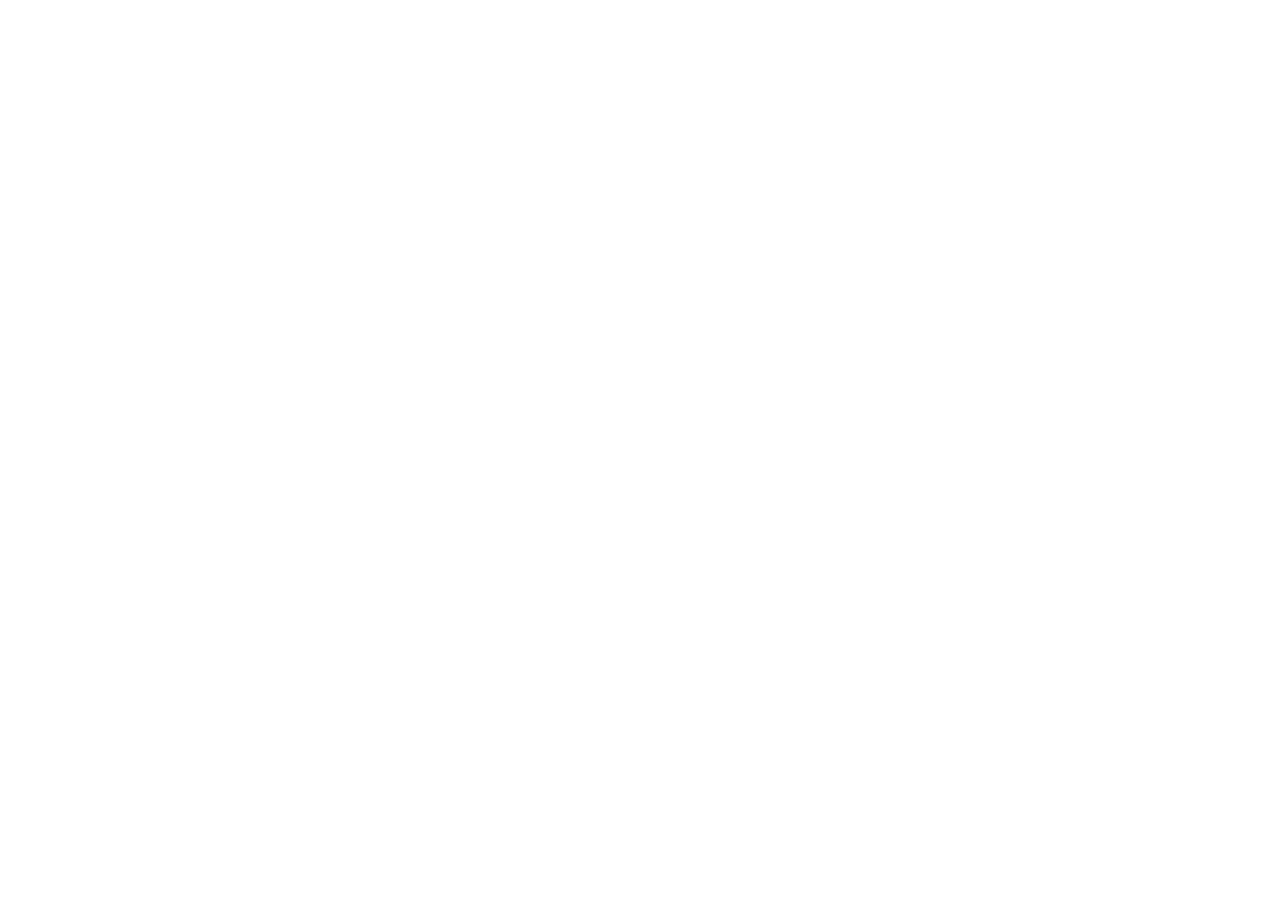
==== index.html @ 9fabaef5 "feat: finalisation de la structure du projet" ====
<!doctype html>
<html lang="fr">
  <head>
    <meta charset="UTF-8" />
    <meta name="viewport" content="width=device-width, initial-scale=1.0" />
    <title>DevShop</title>

    <!-- Polices -->
    <link rel="preconnect" href="https://fonts.googleapis.com" />
    <link
      href="https://fonts.googleapis.com/css2?family=Manrope:wght@500;700;800&family=Inter:wght@400;500;600&family=JetBrains+Mono:wght@400;500;600;700&display=swap"
      rel="stylesheet"
    />

    <!-- CSS, du plus général au plus spécifique -->
    <link rel="stylesheet" href="css/base.css" />
    <link rel="stylesheet" href="css/layout.css" />
    <link rel="stylesheet" href="css/components.css" />
    <link rel="stylesheet" href="css/responsive.css" />
  </head>
  <body></body>
</html>
---- css/base.css ----
/* reset, variables CSS, typographie */
---- css/layout.css ----
/* nav, hero, grid, filtres */
---- css/components.css ----
/* cartes produit, boutons, tiroir panier */
---- css/responsive.css ----
/* media queries */
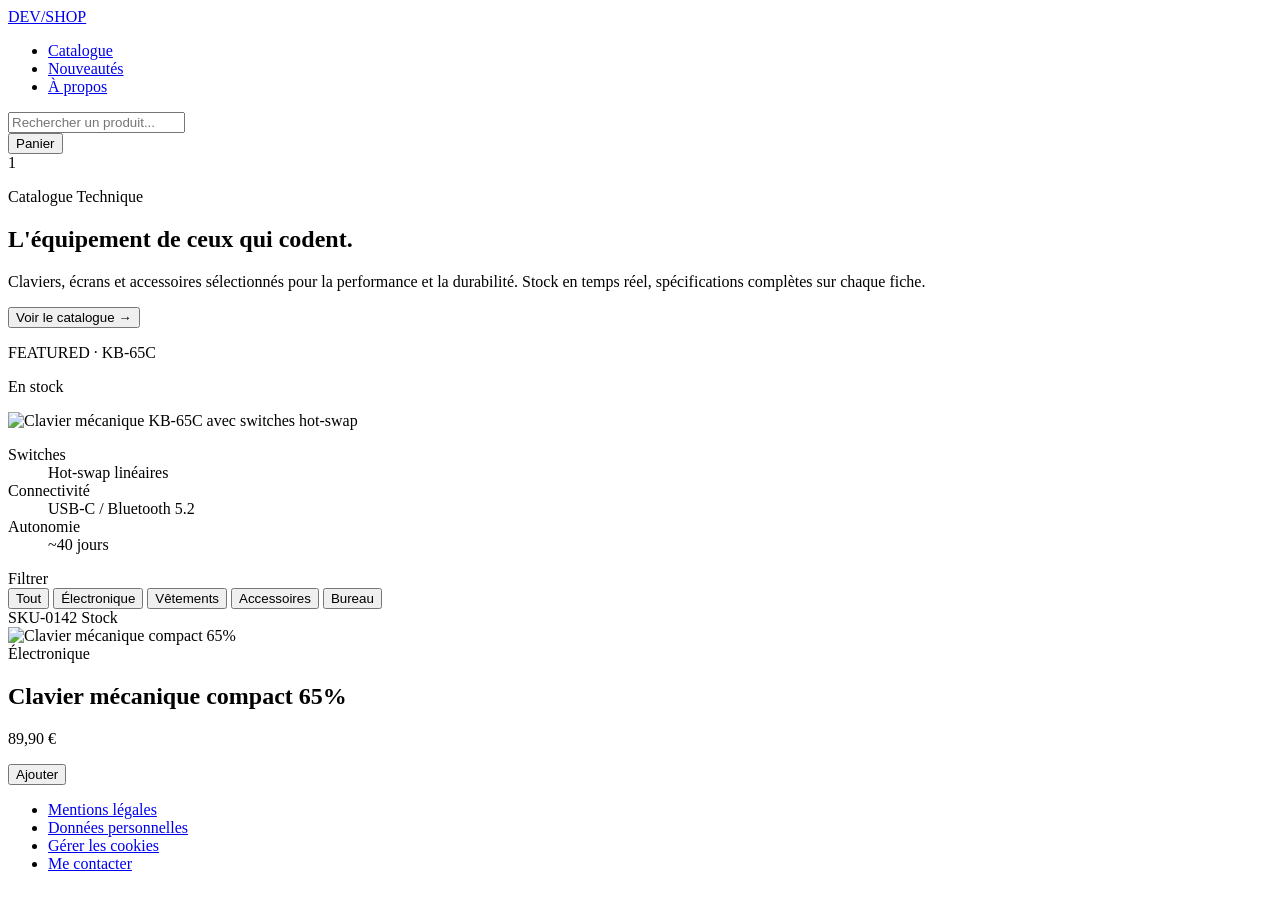
==== commit 0b4550a3: "fix: amélioration de la structure de la page html - validation de la structure par le validateur W3C" ====
--- a/index.html
+++ b/index.html
@@ -12,11 +12,141 @@
       rel="stylesheet"
     />
 
-    <!-- CSS, du plus général au plus spécifique -->
+    <!-- CSS du plus général au plus spécifique -->
     <link rel="stylesheet" href="css/base.css" />
     <link rel="stylesheet" href="css/layout.css" />
     <link rel="stylesheet" href="css/components.css" />
     <link rel="stylesheet" href="css/responsive.css" />
   </head>
-  <body></body>
+  <body>
+    <!-- En-tête -->
+    <header>
+      <div class="logo">
+        <a href="#">DEV/SHOP</a>
+      </div>
+      <nav aria-label="Navigation principale">
+        <ul>
+          <li><a href="#">Catalogue</a></li>
+          <li><a href="#">Nouveautés</a></li>
+          <li><a href="#">À propos</a></li>
+        </ul>
+      </nav>
+      <div class="header-search-and-basket">
+        <input
+          type="search"
+          name="product-search"
+          id="product-search"
+          placeholder="Rechercher un produit..."
+          aria-label="Rechercher un produit"
+          minlength="4"
+        />
+        <div class="basket-button">
+          <button type="button">Panier</button>
+          <div class="basket-badge">1</div>
+        </div>
+      </div>
+    </header>
+
+    <!-- Contenu principal -->
+    <main>
+      <div class="main-container">
+        <section class="hero-section">
+          <!-- Bloc texte hero -->
+          <div class="hero-content">
+            <p class="main-badge">Catalogue Technique</p>
+            <h1>L'équipement de ceux qui codent.</h1>
+            <p class="hero-text">
+              Claviers, écrans et accessoires sélectionnés pour la performance
+              et la durabilité. Stock en temps réel, spécifications complètes
+              sur chaque fiche.
+            </p>
+            <div class="hero-button">
+              <button type="button">Voir le catalogue →</button>
+            </div>
+          </div>
+
+          <!-- Bloc visuel hero -->
+          <div class="hero-visuel">
+            <div class="hero-presentation">
+              <div class="hero-header">
+                <p class="hero-badge">FEATURED · KB-65C</p>
+                <p class="hero-stock">En stock</p>
+              </div>
+              <img
+                src="images/hero-keyboard.jpg"
+                alt="Clavier mécanique KB-65C avec switches hot-swap"
+                class="hero-image"
+              />
+
+              <!-- Spécifications techniques sémantiques (DL) -->
+              <dl class="hero-description">
+                <div>
+                  <dt>Switches</dt>
+                  <dd>Hot-swap linéaires</dd>
+                </div>
+                <div>
+                  <dt>Connectivité</dt>
+                  <dd>USB-C / Bluetooth 5.2</dd>
+                </div>
+                <div>
+                  <dt>Autonomie</dt>
+                  <dd>~40 jours</dd>
+                </div>
+              </dl>
+            </div>
+          </div>
+        </section>
+
+        <!-- Filtres du catalogue -->
+        <section class="catalogue-filters" aria-label="Filtres de produits">
+          <span>Filtrer</span>
+          <div class="filter-button">
+            <button type="button">Tout</button>
+            <button type="button">Électronique</button>
+            <button type="button">Vêtements</button>
+            <button type="button">Accessoires</button>
+            <button type="button">Bureau</button>
+          </div>
+        </section>
+
+        <!-- Liste des produits -->
+        <div class="catalogue-container">
+          <article>
+            <div class="article-header">
+              <span>SKU-0142</span>
+              <span class="article-badge">Stock</span>
+            </div>
+            <div class="article-image">
+              <img
+                src="images/product-0142.jpg"
+                alt="Clavier mécanique compact 65%"
+              />
+            </div>
+            <div class="article-description">
+              <span class="article-description-badge">Électronique</span>
+              <h2 class="article-title">Clavier mécanique compact 65%</h2>
+              <div class="article-footer">
+                <p class="article-price">
+                  89,90 <span class="price-device">€</span>
+                </p>
+                <button type="button" class="article-btn">Ajouter</button>
+              </div>
+            </div>
+          </article>
+        </div>
+      </div>
+    </main>
+
+    <!-- Pied de page -->
+    <footer>
+      <nav aria-label="Navigation de pied de page">
+        <ul>
+          <li><a href="#">Mentions légales</a></li>
+          <li><a href="#">Données personnelles</a></li>
+          <li><a href="#">Gérer les cookies</a></li>
+          <li><a href="#">Me contacter</a></li>
+        </ul>
+      </nav>
+    </footer>
+  </body>
 </html>
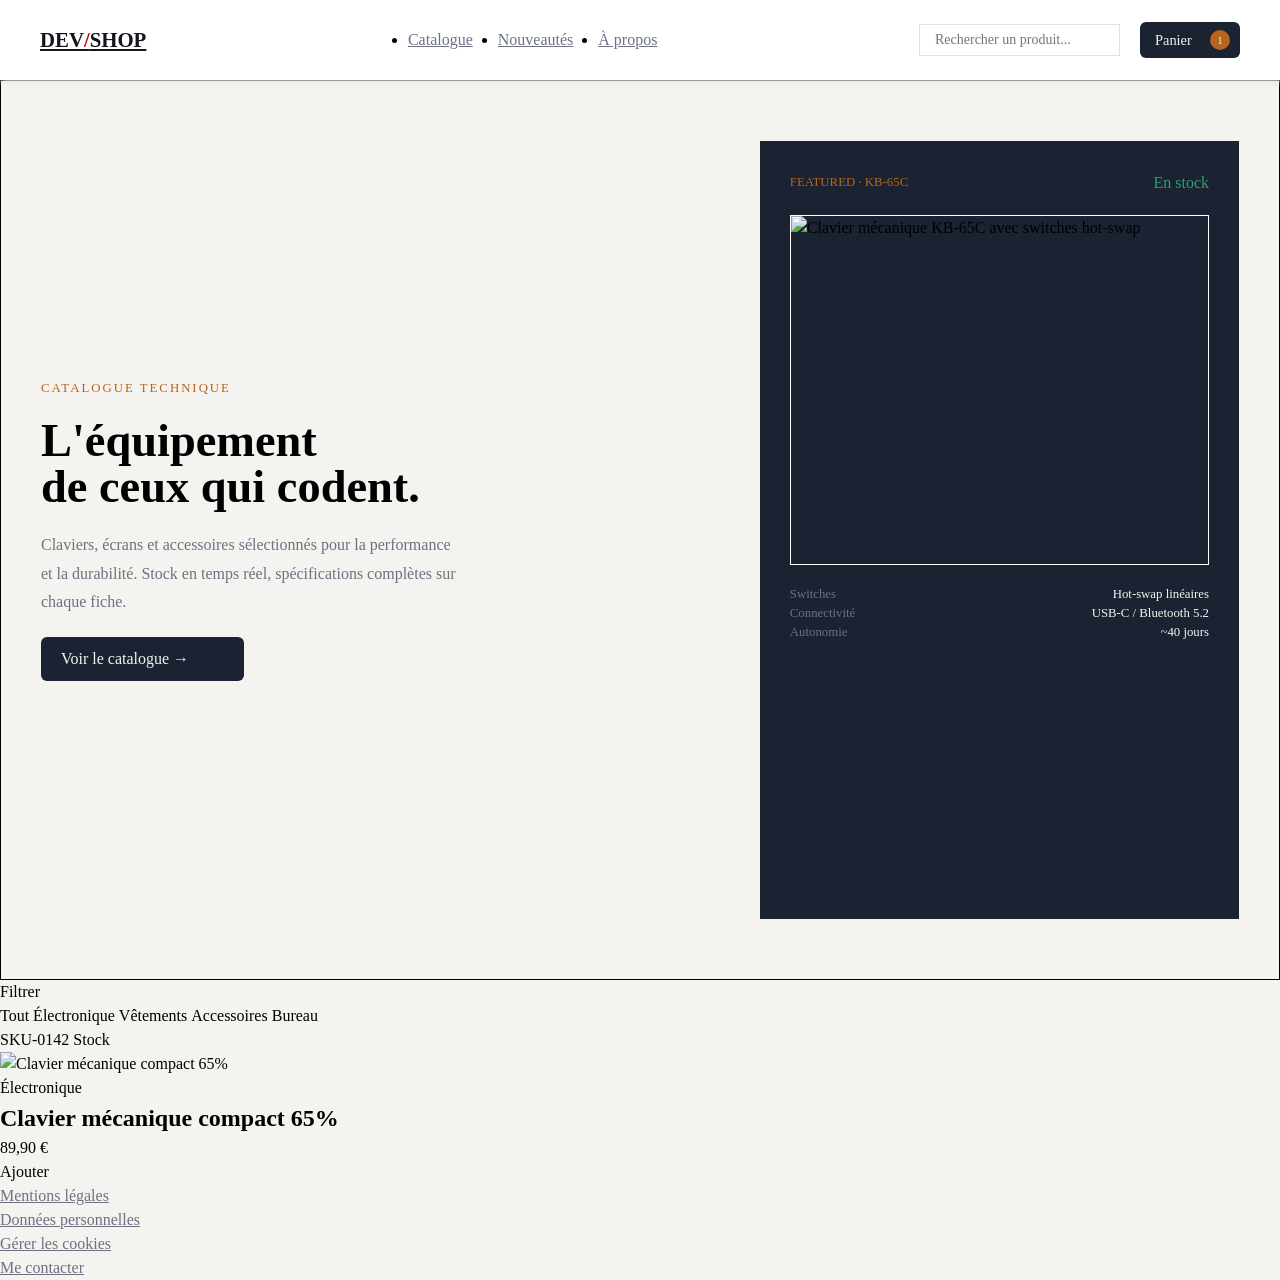
==== commit 4017af84: "fix: ajustement de la structure de la hero-section" ====
--- a/index.html
+++ b/index.html
@@ -22,9 +22,9 @@
     <!-- En-tête -->
     <header>
       <div class="logo">
-        <a href="#">DEV/SHOP</a>
+        <a href="#">DEV<span>/</span>SHOP</a>
       </div>
-      <nav aria-label="Navigation principale">
+      <nav>
         <ul>
           <li><a href="#">Catalogue</a></li>
           <li><a href="#">Nouveautés</a></li>
@@ -54,7 +54,10 @@
           <!-- Bloc texte hero -->
           <div class="hero-content">
             <p class="main-badge">Catalogue Technique</p>
-            <h1>L'équipement de ceux qui codent.</h1>
+            <h1>
+              L'équipement<br />
+              de ceux qui codent.
+            </h1>
             <p class="hero-text">
               Claviers, écrans et accessoires sélectionnés pour la performance
               et la durabilité. Stock en temps réel, spécifications complètes
--- a/css/base.css
+++ b/css/base.css
@@ -1 +1,108 @@
-/* reset, variables CSS, typographie */
+/* Variables CSS, Typographie, Reset */
+
+:root {
+  /* color palette */
+  --color-bg: #f4f3ef;
+  --color-text-ink: #12151c; /* texte principal*/
+  --color-text-slate: #6c7280; /* texte secondaire*/
+  --color-navy: #1b2333; /* fond sombre - header */
+  --color-copper: #b5651d; /* accent, CTA, prix */
+  --color-copper-dk: #8c4e14; /* hover */
+  --color-green: #2f9e6e; /* statut stock */
+  --color-line: #e3e1da; /* bordures fines */
+
+  /* typography */
+  --font-sans:
+    system-ui, -apple-system, "Segoe UI", Roboto, "Helvetica Neue", Arial;
+  --font-title-headlines: "Manrope"; /* titres & headlines */
+  --font-main: "Inter"; /* corps de texte, navigation */
+  --font-header: "JetBrains Mono"; /* prix, SKU, étiquettes, données */
+
+  /* sizes */
+  --font-size-base: 16px;
+  --font-w-title-headlines: 800;
+  --font-w-main: 500;
+  --font-header: 700;
+}
+
+/* Modèle de boîte cohérent pour tous les éléments */
+*,
+*::before,
+*::after {
+  box-sizing: border-box;
+}
+
+/* Suppression des marges et paddings par défaut des navigateurs */
+* {
+  margin: 0;
+  padding: 0;
+}
+
+/* Configuration de base du document */
+html {
+  /* Scroll fluide lors de l'utilisation d'ancres (#) */
+  scroll-behavior: smooth;
+}
+
+body {
+  min-height: 100vh;
+  line-height: 1.5;
+  font-family: var(--font-main);
+  background-color: var(--color-bg);
+}
+
+/* Gestion des images et médias réactifs */
+img,
+picture,
+video,
+canvas,
+svg {
+  display: block;
+  max-width: 100%;
+  height: auto;
+}
+
+/* Héritage des polices pour les éléments de formulaire et boutons */
+input,
+button,
+textarea,
+select {
+  font: inherit;
+  color: inherit;
+  letter-spacing: inherit;
+}
+
+/* Suppression de la bordure par défaut des boutons */
+button {
+  border: none;
+  background: none;
+  cursor: pointer;
+}
+
+/* Amélioration de la typographie, équilibre des titres et personnalisation de la police */
+h1,
+h2,
+h3,
+h4,
+h5,
+h6 {
+  overflow-wrap: break-word;
+  text-wrap: balance;
+  font-family: var(--font-title-headlines);
+}
+
+p {
+  overflow-wrap: break-word;
+  text-wrap: pretty;
+}
+
+/* Nettoyage des listes (enlève les puces par défaut) */
+ul[class],
+ol[class] {
+  list-style: none;
+}
+
+/* Liens sans soulignement par défaut s'ils ont une classe */
+a[class] {
+  text-decoration: none;
+}
--- a/css/layout.css
+++ b/css/layout.css
@@ -1 +1,165 @@
 /* nav, hero, grid, filtres */
+
+header {
+  min-height: 80px;
+  width: 100%;
+  background-color: white;
+  position: fixed;
+  top: 0;
+  box-shadow: 1px 2px 6px rgb(226, 226, 226);
+  display: flex;
+  flex-wrap: wrap;
+  align-items: center;
+  justify-content: space-between;
+  padding: 10px 40px;
+}
+
+.logo a {
+  color: var(--color-text-ink);
+  font-weight: var(--font-w-title-headlines);
+  font-size: 1.3rem;
+}
+
+.logo a span {
+  color: rgb(186, 1, 1);
+}
+
+header nav ul {
+  display: flex;
+  justify-content: space-between;
+  align-items: center;
+  gap: 25px;
+  width: 100%;
+}
+
+.header-search-and-basket {
+  display: flex;
+  justify-content: space-between;
+  align-items: center;
+  gap: 20px;
+}
+
+.header-search-and-basket input {
+  padding: 5px 15px;
+  height: 32px;
+  font-size: 14px;
+  border: 1px solid var(--color-line);
+}
+
+.basket-badge {
+  position: absolute;
+  top: 8px;
+  right: 10px;
+  background-color: var(--color-copper);
+  border-radius: 50%;
+  width: 20px;
+  height: 20px;
+  text-align: center;
+  line-height: 20px;
+  font-size: 11px;
+}
+
+nav ul li a {
+  color: var(--color-text-slate);
+  font-weight: var(--font-w-main);
+}
+
+nav ul li a:hover {
+  color: var(--color-copper-dk);
+}
+
+.hero-section {
+  margin-top: 80px;
+  height: 100vh;
+  display: grid;
+  grid-template-columns: 1.5fr 1fr;
+  align-items: center;
+  padding: 60px 40px;
+  border: 1px solid black;
+}
+
+.hero-content {
+  width: 450px;
+  display: flex;
+  flex-direction: column;
+  gap: 20px;
+}
+
+.main-badge {
+  text-transform: uppercase;
+  font-size: 0.8rem;
+  font-family: "JetBrains Mono";
+  color: var(--color-copper);
+  letter-spacing: 2px;
+}
+
+.hero-content h1 {
+  font-weight: var(--font-w-title-headlines);
+  font-size: 2.9rem;
+  line-height: 2.9rem;
+}
+
+.hero-text {
+  color: var(--color-text-slate);
+  line-height: 1.8rem;
+}
+
+.hero-header {
+  display: flex;
+  justify-content: space-between;
+  align-items: center;
+}
+
+.hero-visuel {
+  height: 100%;
+  background-color: var(--color-navy);
+  padding: 30px;
+  display: flex;
+  flex-direction: column;
+  gap: 15px;
+}
+
+.hero-badge {
+  text-transform: uppercase;
+  font-size: 0.8rem;
+  font-family: "JetBrains Mono";
+  color: var(--color-copper);
+}
+
+.hero-stock {
+  color: var(--color-green);
+}
+
+.hero-presentation {
+  display: flex;
+  flex-direction: column;
+  justify-content: space-between;
+  gap: 20px;
+}
+
+.hero-presentation img {
+  width: 100%;
+  height: 350px;
+  background-color: var(--color-navy);
+  border: 1px solid white;
+}
+
+.hero-description div dt {
+  color: var(--color-text-slate);
+}
+
+.hero-description div dd {
+  color: var(--color-bg);
+}
+
+.hero-description div dt,
+.hero-description div dd {
+  font-family: "JetBrains Mono";
+  font-size: 0.8rem;
+}
+
+.hero-description div {
+  display: flex;
+  align-items: center;
+  justify-content: space-between;
+}
--- a/css/components.css
+++ b/css/components.css
@@ -1 +1,29 @@
 /* cartes produit, boutons, tiroir panier */
+.basket-button {
+  background-color: var(--color-navy);
+  padding: 6px 15px;
+  width: 100px;
+  position: relative;
+  color: var(--color-bg);
+  border-radius: 6px;
+  transition: background-color 0.2s ease;
+}
+
+.basket-button button {
+  font-size: 0.9rem;
+}
+
+.hero-button {
+  background-color: var(--color-navy);
+  color: var(--color-bg);
+  padding: 10px 20px;
+  width: 45%;
+  border-radius: 6px;
+  font-weight: var(--font-w-main);
+  transition: background-color 0.2s ease;
+}
+
+.hero-button:hover,
+.basket-button:hover {
+  background-color: var(--color-copper-dk);
+}
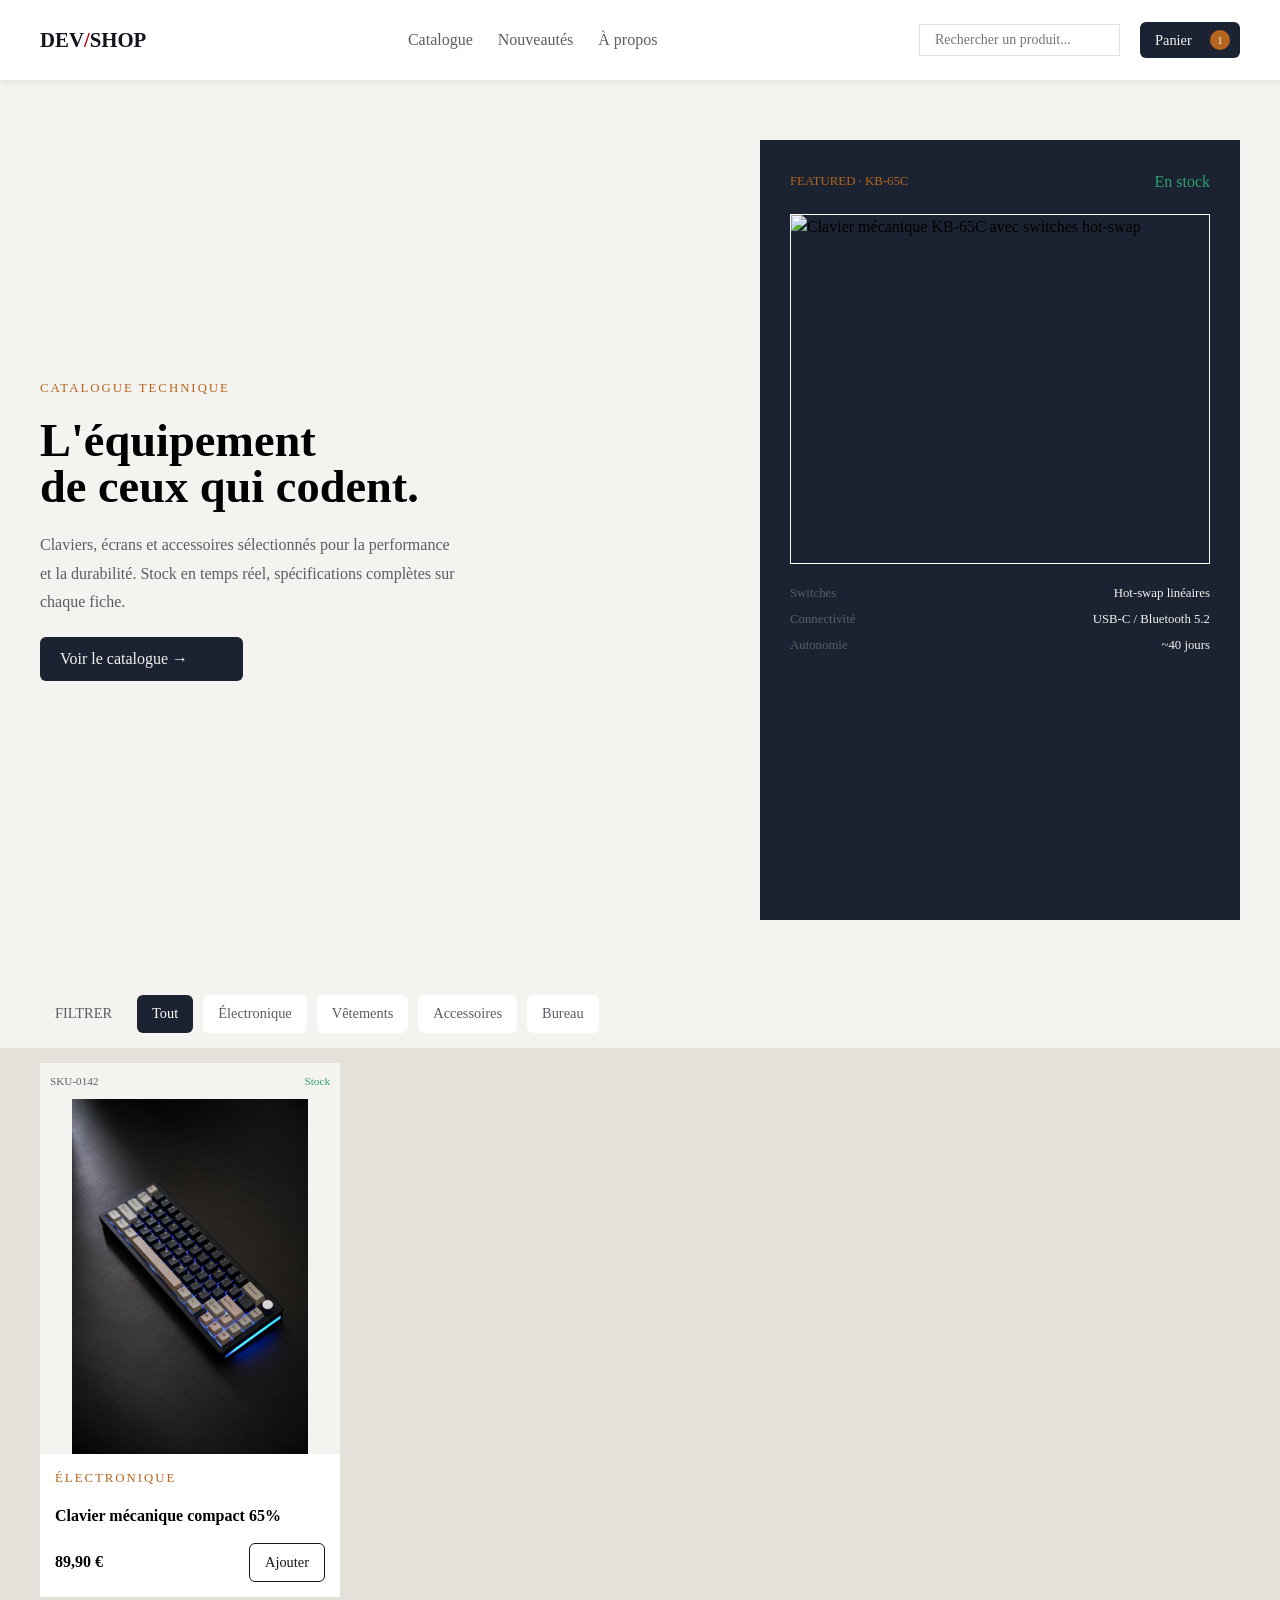
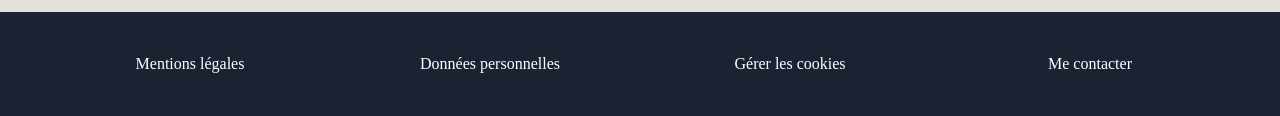
==== commit 3bd9285b: "fix: finalisation du style de la page" ====
--- a/index.html
+++ b/index.html
@@ -81,7 +81,7 @@
                 class="hero-image"
               />
 
-              <!-- Spécifications techniques sémantiques (DL) -->
+              <!-- Liste descriptive -->
               <dl class="hero-description">
                 <div>
                   <dt>Switches</dt>
@@ -102,13 +102,26 @@
 
         <!-- Filtres du catalogue -->
         <section class="catalogue-filters" aria-label="Filtres de produits">
-          <span>Filtrer</span>
+          <span class="filter-btn no-filter-btn">Filtrer</span>
           <div class="filter-button">
-            <button type="button">Tout</button>
-            <button type="button">Électronique</button>
-            <button type="button">Vêtements</button>
-            <button type="button">Accessoires</button>
-            <button type="button">Bureau</button>
+            <button
+              class="filter-btn filter-btn-actif btn-margin-right"
+              type="button"
+            >
+              Tout
+            </button>
+            <button class="filter-btn btn-margin-right" type="button">
+              Électronique
+            </button>
+            <button class="filter-btn btn-margin-right" type="button">
+              Vêtements
+            </button>
+            <button class="filter-btn btn-margin-right" type="button">
+              Accessoires
+            </button>
+            <button class="filter-btn btn-margin-right" type="button">
+              Bureau
+            </button>
           </div>
         </section>
 
@@ -116,17 +129,19 @@
         <div class="catalogue-container">
           <article>
             <div class="article-header">
-              <span>SKU-0142</span>
-              <span class="article-badge">Stock</span>
+              <span class="article-badge">SKU-0142</span>
+              <span class="article-badge green">Stock</span>
             </div>
             <div class="article-image">
               <img
-                src="images/product-0142.jpg"
+                src="img/keyboard.jpeg"
                 alt="Clavier mécanique compact 65%"
               />
             </div>
             <div class="article-description">
-              <span class="article-description-badge">Électronique</span>
+              <span class="article-description-badge main-badge"
+                >Électronique</span
+              >
               <h2 class="article-title">Clavier mécanique compact 65%</h2>
               <div class="article-footer">
                 <p class="article-price">
--- a/css/base.css
+++ b/css/base.css
@@ -4,7 +4,7 @@
   /* color palette */
   --color-bg: #f4f3ef;
   --color-text-ink: #12151c; /* texte principal*/
-  --color-text-slate: #6c7280; /* texte secondaire*/
+  --color-text-slate: #5a5d63; /* texte secondaire*/
   --color-navy: #1b2333; /* fond sombre - header */
   --color-copper: #b5651d; /* accent, CTA, prix */
   --color-copper-dk: #8c4e14; /* hover */
@@ -97,12 +97,12 @@
 }
 
 /* Nettoyage des listes (enlève les puces par défaut) */
-ul[class],
-ol[class] {
+ul,
+ol {
   list-style: none;
 }
 
 /* Liens sans soulignement par défaut s'ils ont une classe */
-a[class] {
+a {
   text-decoration: none;
 }
--- a/css/layout.css
+++ b/css/layout.css
@@ -75,7 +75,6 @@
   grid-template-columns: 1.5fr 1fr;
   align-items: center;
   padding: 60px 40px;
-  border: 1px solid black;
 }
 
 .hero-content {
@@ -144,6 +143,12 @@
   border: 1px solid white;
 }
 
+.hero-description {
+  display: flex;
+  flex-direction: column;
+  gap: 7px;
+}
+
 .hero-description div dt {
   color: var(--color-text-slate);
 }
@@ -163,3 +168,56 @@
   align-items: center;
   justify-content: space-between;
 }
+
+/* Section filtre */
+.catalogue-filters {
+  display: flex;
+  gap: 10px;
+  padding: 15px 40px;
+}
+
+/* Products section */
+
+.catalogue-container {
+  padding: 15px 40px;
+  background-color: var(--color-line);
+  display: grid;
+  grid-template-columns: repeat(4, 1fr);
+}
+
+.article-description {
+  display: flex;
+  flex-direction: column;
+  gap: 15px;
+}
+
+.article-header {
+  background-color: var(--color-bg);
+  display: flex;
+  justify-content: space-between;
+  padding: 10px;
+}
+
+/* Footer */
+footer {
+  padding: 40px;
+  background-color: var(--color-navy);
+}
+
+footer nav {
+  width: 100%;
+  height: 100%;
+}
+
+footer nav ul {
+  display: grid;
+  grid-template-columns: repeat(4, 1fr);
+  align-items: center;
+  justify-content: center;
+  height: 100%;
+  text-align: center;
+}
+
+footer nav ul li a {
+  color: white;
+}
--- a/css/components.css
+++ b/css/components.css
@@ -27,3 +27,88 @@
 .basket-button:hover {
   background-color: var(--color-copper-dk);
 }
+
+.filter-btn {
+  padding: 8px 15px;
+  color: var(--color-text-slate);
+  background-color: white;
+  font-size: 0.9rem;
+  border-radius: 6px;
+  transition: background-color 0.2s;
+}
+
+.filter-btn-actif {
+  background-color: var(--color-navy);
+  color: white;
+}
+
+.no-filter-btn {
+  background-color: initial;
+  text-transform: uppercase;
+}
+
+.btn-margin-right {
+  margin-right: 6px;
+}
+
+/* Product card */
+article {
+  background-color: white;
+}
+
+.article-image {
+  width: 100%;
+  height: 355px;
+  background-color: var(--color-bg);
+}
+
+.article-image img {
+  display: block;
+  object-fit: contain;
+  height: 100%;
+  width: 100%;
+}
+
+.article-badge {
+  font-size: 0.7rem;
+  color: var(--color-text-slate);
+}
+
+.green {
+  color: var(--color-green);
+}
+
+.article-description {
+  padding: 15px;
+}
+
+.article-title {
+  font-size: 1rem;
+}
+
+.article-price {
+  font-family: JetBrains Mono;
+  font-weight: var(--font-header);
+}
+
+.article-footer {
+  display: flex;
+  justify-content: space-between;
+  align-items: center;
+}
+
+.article-btn {
+  padding: 8px 15px;
+  color: var(--color-text-ink);
+  background-color: white;
+  font-size: 0.9rem;
+  border-radius: 6px;
+  border: 1px solid var(--color-text-ink);
+  transition: background-color 0.2s;
+}
+
+.article-btn:hover,
+.filter-btn:hover {
+  background-color: var(--color-text-ink);
+  color: white;
+}
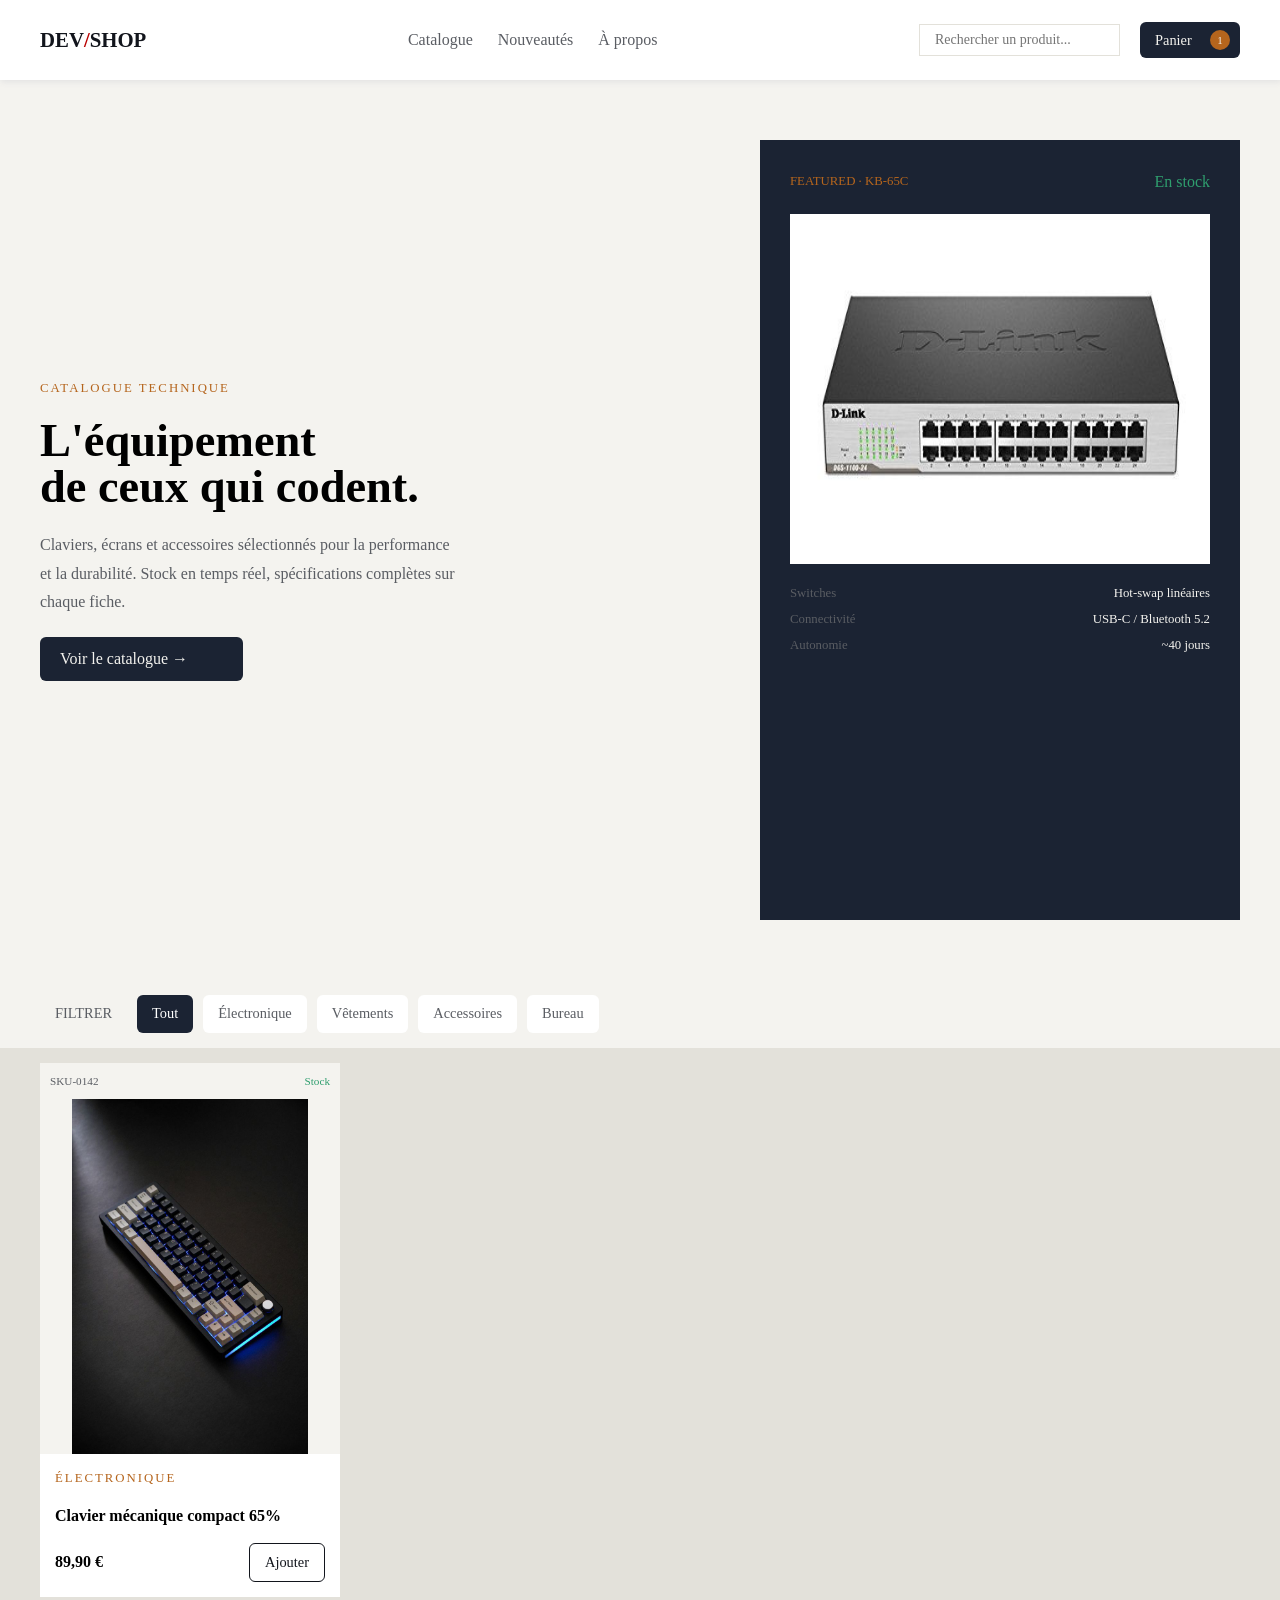
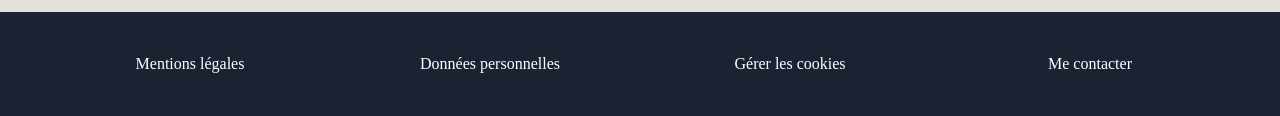
==== commit 2454d3a8: "fix: ajout de la deuxième image" ====
--- a/index.html
+++ b/index.html
@@ -76,7 +76,7 @@
                 <p class="hero-stock">En stock</p>
               </div>
               <img
-                src="images/hero-keyboard.jpg"
+                src="img/switch.jpeg"
                 alt="Clavier mécanique KB-65C avec switches hot-swap"
                 class="hero-image"
               />
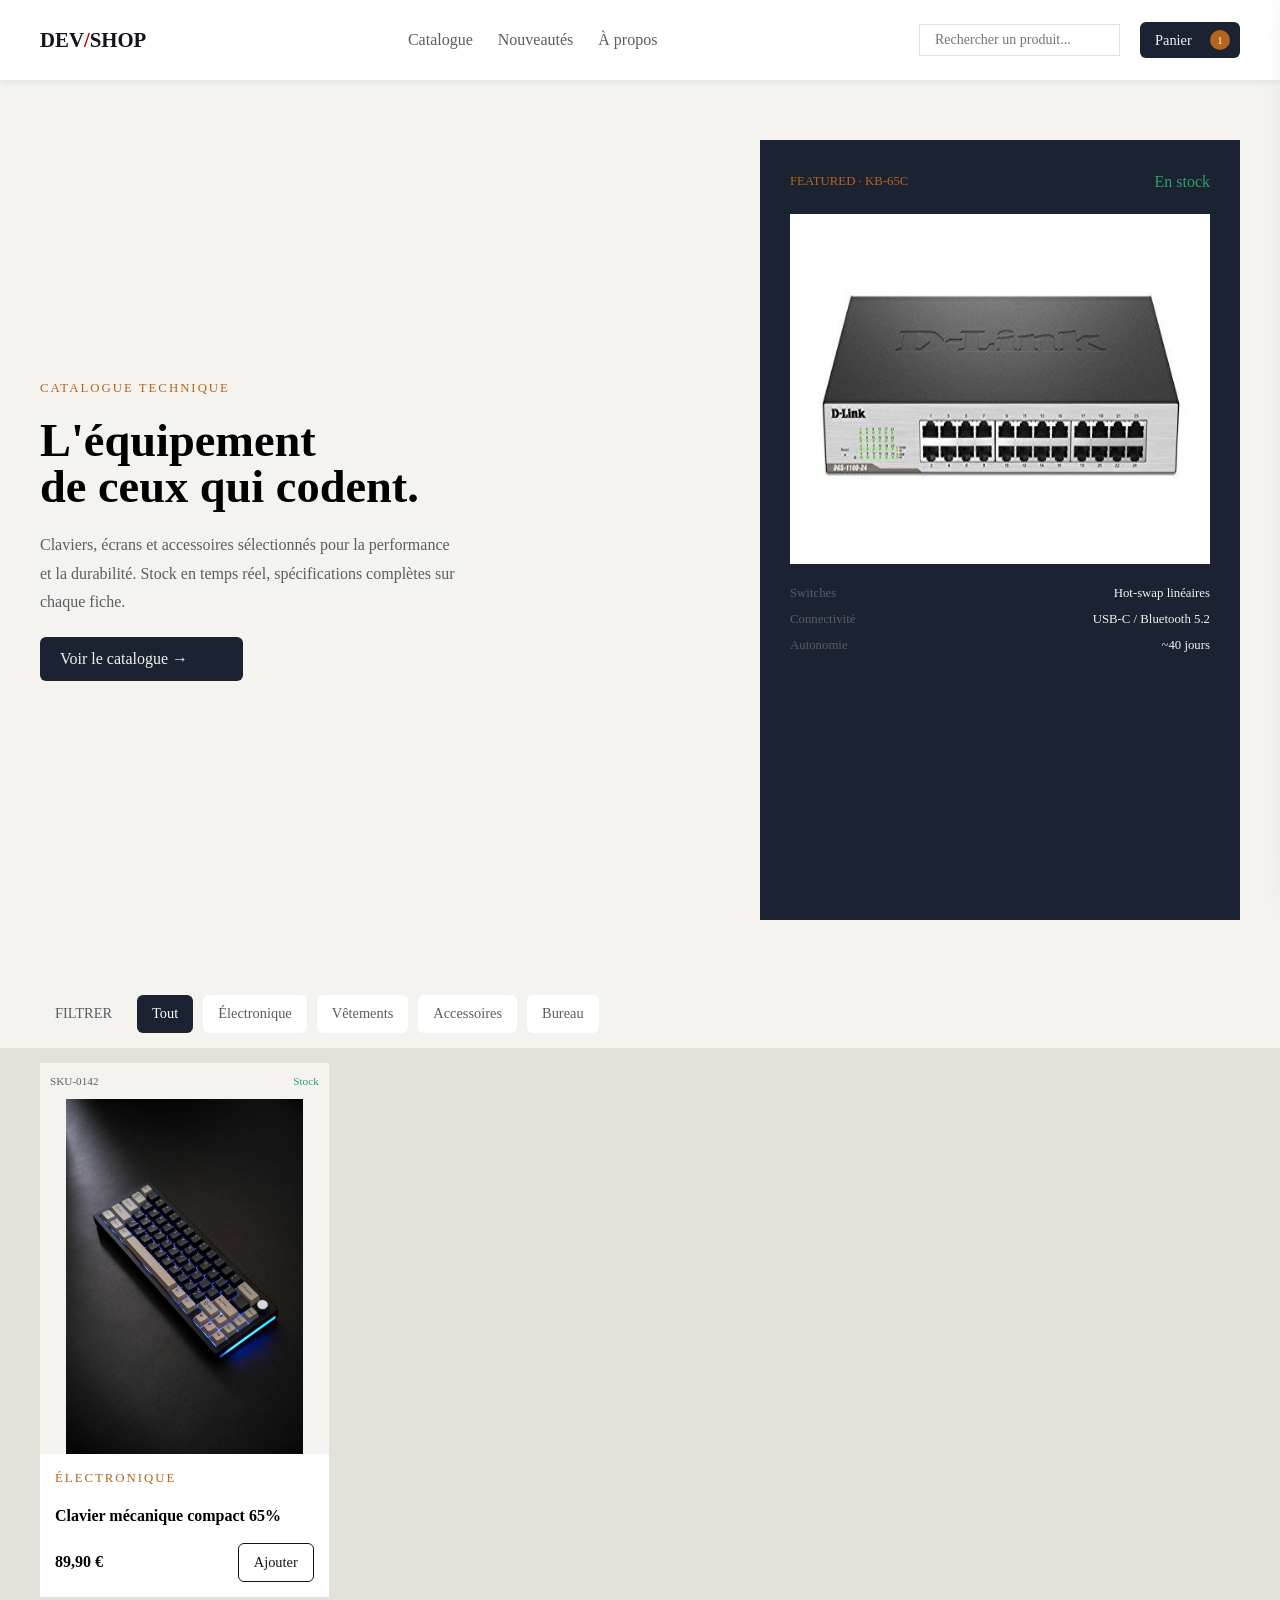
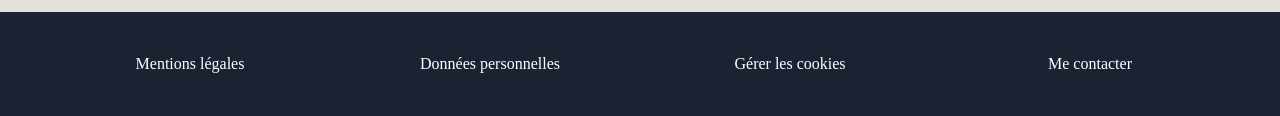
==== commit b5b1673b: "fix: amélioration du style et application des breakpoints pour le responsive" ====
--- a/index.html
+++ b/index.html
@@ -24,7 +24,7 @@
       <div class="logo">
         <a href="#">DEV<span>/</span>SHOP</a>
       </div>
-      <nav>
+      <nav id="site-nav">
         <ul>
           <li><a href="#">Catalogue</a></li>
           <li><a href="#">Nouveautés</a></li>
@@ -44,6 +44,14 @@
           <button type="button">Panier</button>
           <div class="basket-badge">1</div>
         </div>
+        <button
+          class="hamburger"
+          aria-label="Ouvrir le menu"
+          aria-expanded="false"
+          aria-controls="site-nav"
+        >
+          <span></span>
+        </button>
       </div>
     </header>
 
@@ -166,5 +174,26 @@
         </ul>
       </nav>
     </footer>
+
+    <aside class="cart-drawer" id="cart-drawer" aria-hidden="true">
+      <header class="cart-drawer-header">
+        <h3>Votre panier</h3>
+        <button class="cart-close" aria-label="Fermer le panier">✕</button>
+      </header>
+      <div class="cart-items" id="cart-items"></div>
+      <footer class="cart-drawer-footer">
+        <p class="cart-total">Total: <span id="cart-total">0.00</span> €</p>
+        <button class="cart-checkout">Commander</button>
+      </footer>
+    </aside>
+
+    <script src="js/hamburger.js" defer></script>
+    <script src="js/api.js" defer></script>
+    <script src="js/state.js" defer></script>
+    <script src="js/carts.js" defer></script>
+    <script src="js/filters.js" defer></script>
+    <script src="js/ui/renderProducts.js" defer></script>
+    <script src="js/ui/renderCart.js" defer></script>
+    <script src="js/main.js" defer></script>
   </body>
 </html>
--- a/css/layout.css
+++ b/css/layout.css
@@ -29,7 +29,7 @@
   justify-content: space-between;
   align-items: center;
   gap: 25px;
-  width: 100%;
+  width: auto;
 }
 
 .header-search-and-basket {
@@ -183,6 +183,7 @@
   background-color: var(--color-line);
   display: grid;
   grid-template-columns: repeat(4, 1fr);
+  gap: 15px;
 }
 
 .article-description {
--- a/css/components.css
+++ b/css/components.css
@@ -112,3 +112,116 @@
   background-color: var(--color-text-ink);
   color: white;
 }
+
+/* Hamburger */
+.hamburger {
+  display: none;
+  width: 40px;
+  height: 34px;
+  background: none;
+  border: none;
+  padding: 6px;
+  position: relative;
+  cursor: pointer;
+}
+.hamburger span,
+.hamburger span::before,
+.hamburger span::after {
+  content: "";
+  display: block;
+  background: var(--color-text-ink);
+  height: 2px;
+  width: 22px;
+  border-radius: 2px;
+  transition:
+    transform 0.18s ease,
+    opacity 0.18s ease;
+}
+.hamburger span {
+  position: relative;
+}
+.hamburger span::before {
+  position: absolute;
+  top: -7px;
+  left: 0;
+}
+.hamburger span::after {
+  position: absolute;
+  top: 7px;
+  left: 0;
+}
+nav.nav-open {
+  display: block;
+}
+
+/* Cart drawer */
+.cart-drawer {
+  position: fixed;
+  top: 0;
+  right: 0;
+  height: 100vh;
+  width: 340px;
+  max-width: 90%;
+  background: white;
+  transform: translateX(110%);
+  transition: transform 0.28s ease-in-out;
+  z-index: 1500;
+  box-shadow: -16px 0 40px rgba(0, 0, 0, 0.12);
+  display: flex;
+  flex-direction: column;
+}
+.cart-drawer.open {
+  transform: translateX(0);
+}
+.cart-drawer-header {
+  display: flex;
+  justify-content: space-between;
+  align-items: center;
+  padding: 16px;
+  border-bottom: 1px solid var(--color-line);
+}
+.cart-items {
+  padding: 12px;
+  overflow: auto;
+  flex: 1 1 auto;
+}
+.cart-item {
+  display: flex;
+  gap: 10px;
+  padding: 10px 0;
+  border-bottom: 1px solid var(--color-line);
+}
+.cart-item-left img {
+  width: 64px;
+  height: 64px;
+  object-fit: contain;
+}
+.cart-item-body {
+  flex: 1;
+}
+.cart-item-controls {
+  display: flex;
+  gap: 8px;
+  align-items: center;
+  margin-top: 8px;
+}
+.cart-item-right {
+  white-space: nowrap;
+}
+.cart-drawer-footer {
+  padding: 12px;
+  border-top: 1px solid var(--color-line);
+}
+.cart-close {
+  background: none;
+  border: none;
+  font-size: 18px;
+  cursor: pointer;
+}
+
+/* Loader */
+.app-loader {
+  padding: 14px;
+  text-align: center;
+  color: var(--color-text-slate);
+}
--- a/css/responsive.css
+++ b/css/responsive.css
@@ -1 +1,131 @@
 /* media queries */
+
+/* Mobiles */
+@media (max-width: 480px) {
+  header {
+    padding: 8px 12px;
+  }
+
+  .logo a {
+    font-size: 1.1rem;
+  }
+
+  .hero-content h1 {
+    font-size: 1.8rem;
+    line-height: 2.2rem;
+  }
+
+  .hero-presentation img {
+    height: 180px;
+  }
+
+  .catalogue-container {
+    grid-template-columns: 1fr;
+    padding: 10px;
+  }
+
+  .article-image {
+    height: 220px;
+  }
+
+  .hero-button {
+    width: 100%;
+    padding: 8px;
+  }
+
+  .basket-button {
+    width: 70px;
+    padding: 6px;
+  }
+}
+
+/* Tablets */
+@media (max-width: 768px) {
+  header {
+    padding: 10px 20px;
+  }
+
+  header nav ul {
+    gap: 15px;
+  }
+
+  /* La barre de recherche est masquée sur petits écrans */
+  .header-search-and-basket input {
+    display: none;
+  }
+
+  .hero-section {
+    grid-template-columns: 1fr;
+    padding: 30px 20px;
+    height: auto;
+  }
+
+  .hero-content {
+    width: auto;
+  }
+
+  /* Menu de navigation caché */
+  .hamburger {
+    display: inline-flex;
+    align-items: center;
+    justify-content: center;
+    margin-left: 10px;
+  }
+
+  header nav {
+    position: absolute;
+    top: 70px;
+    left: 0;
+    right: 0;
+    background: white;
+    display: none;
+    z-index: 1200;
+    padding: 12px 20px;
+    box-shadow: 0 8px 24px rgba(27, 35, 51, 0.08);
+  }
+
+  header nav.nav-open {
+    display: block;
+  }
+
+  header nav ul {
+    flex-direction: column;
+    gap: 12px;
+    align-items: flex-start;
+  }
+
+  /* Afficher d'abord le visuel sur petits écrans */
+  .hero-visuel {
+    order: -1;
+    padding: 20px;
+  }
+
+  .hero-presentation img {
+    height: 250px;
+  }
+
+  .catalogue-container {
+    grid-template-columns: repeat(2, 1fr);
+  }
+
+  footer nav ul {
+    grid-template-columns: repeat(2, 1fr);
+  }
+}
+
+/* Desktop */
+@media (max-width: 1024px) {
+  .hero-section {
+    grid-template-columns: 1fr 1fr;
+    padding: 40px 30px;
+  }
+
+  .hero-content {
+    width: 380px;
+  }
+
+  .catalogue-container {
+    grid-template-columns: repeat(3, 1fr);
+    padding: 15px 30px;
+  }
+}
